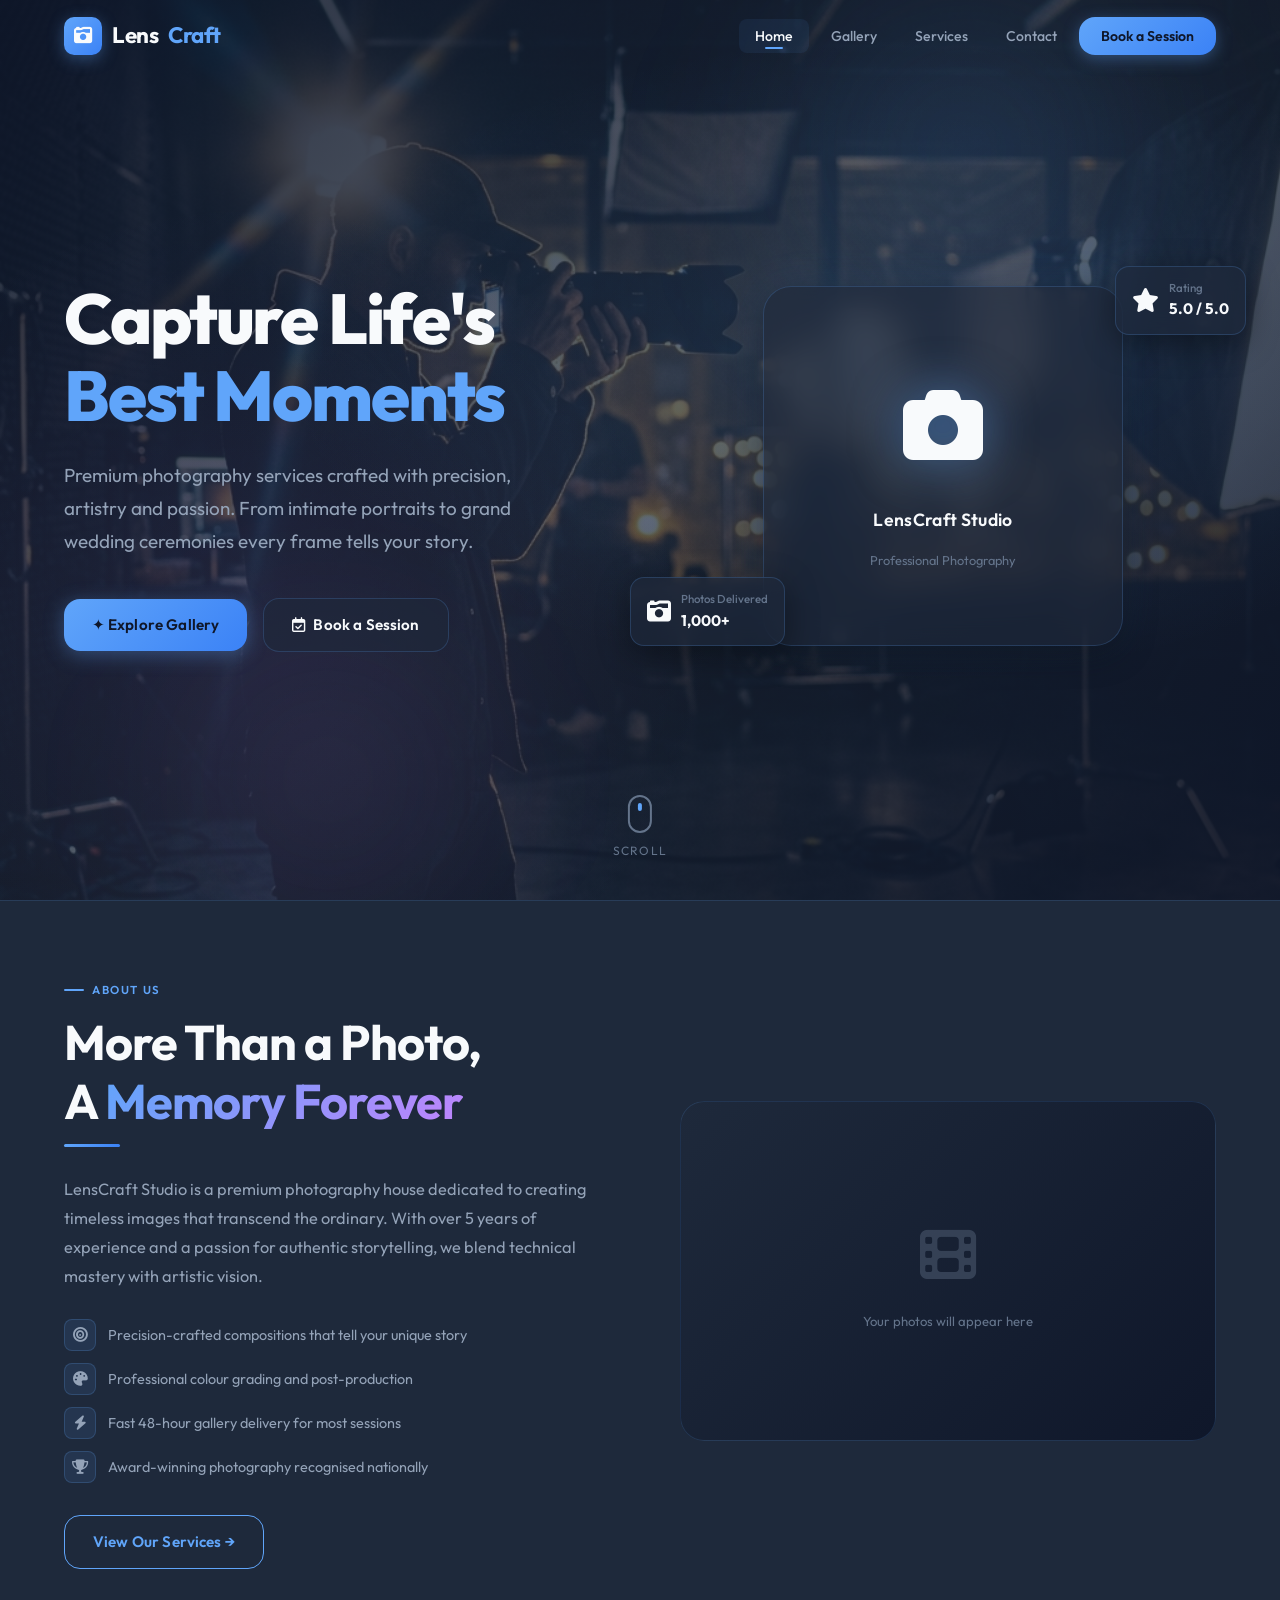
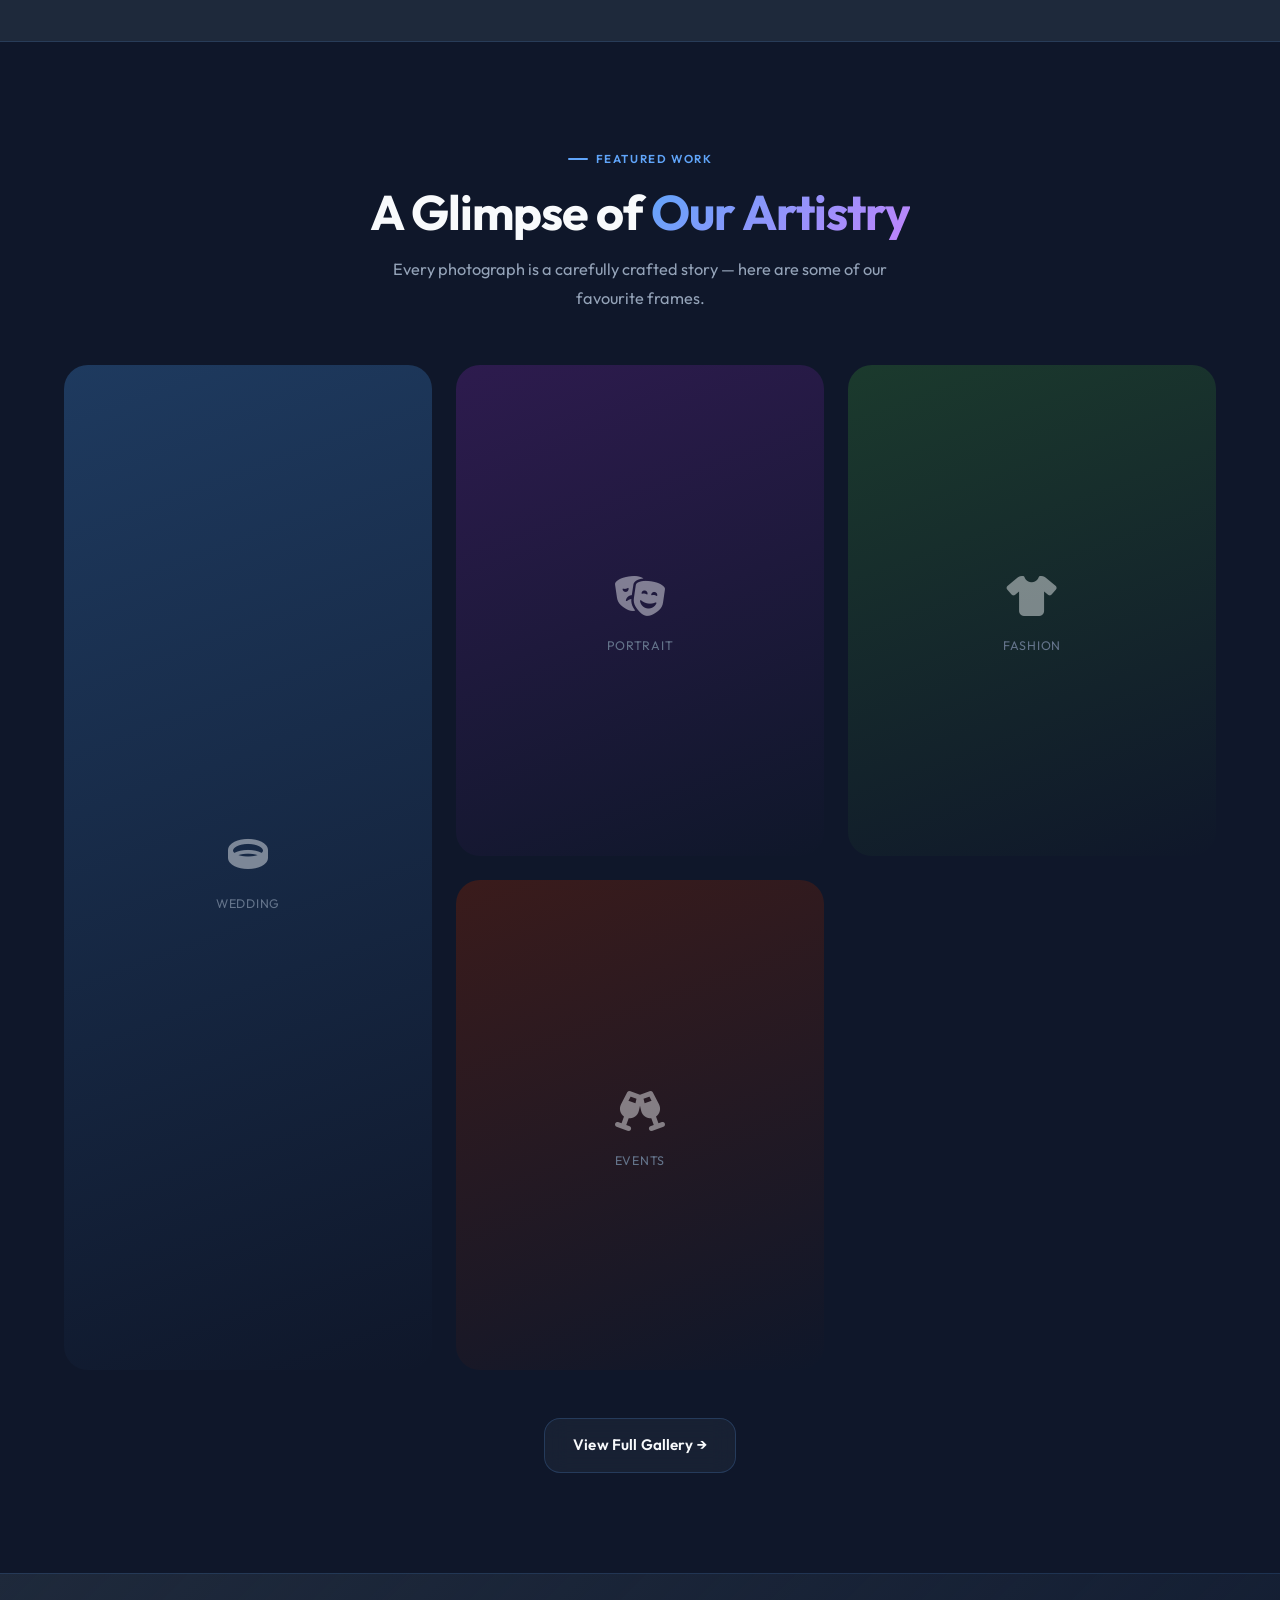
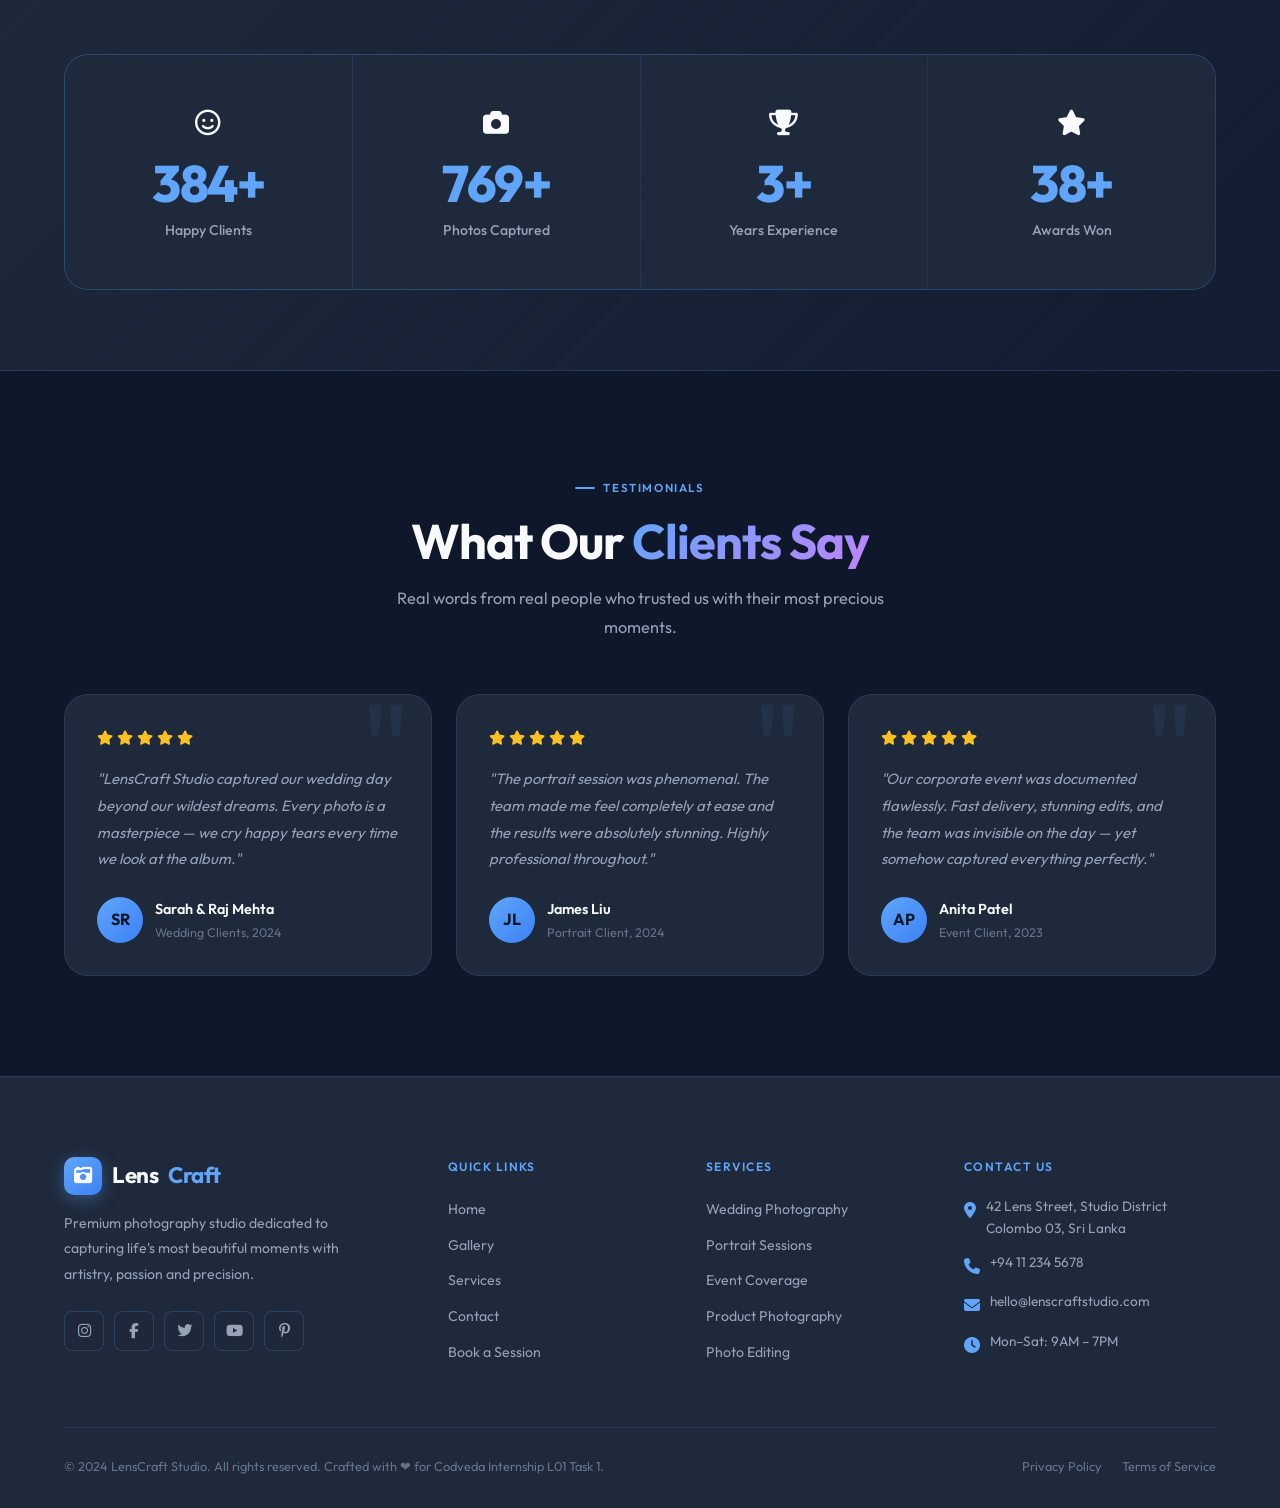
==== index.html @ acaf9add "Initial commit" ====
<!DOCTYPE html>
<html lang="en">
<head>
  <meta charset="UTF-8" />
  <meta name="viewport" content="width=device-width, initial-scale=1.0" />
  <meta name="description" content="LensCraft Studio — Premium photography studio specialising in wedding, portrait, fashion, event and commercial photography." />
  <meta name="keywords" content="photography studio, wedding photography, portrait, fashion photography, event coverage" />
  <title>LensCraft Studio | Capture Life's Best Moments</title>

  <!-- Favicon -->
  <link rel="icon" href="data:image/svg+xml,<svg xmlns='http://www.w3.org/2000/svg' viewBox='0 0 100 100'><text y='.9em' font-size='90'>📷</text></svg>" />

  <!-- Fonts & Icons -->
  <link href="https://fonts.googleapis.com/css2?family=Outfit:wght@300;400;500;600;700;800&display=swap" rel="stylesheet">
  <link rel="stylesheet" href="https://cdnjs.cloudflare.com/ajax/libs/font-awesome/6.4.0/css/all.min.css">

  <!-- Stylesheets -->
  <link rel="stylesheet" href="css/style.css" />
  <link rel="stylesheet" href="css/home.css" />
</head>
<body>

<!-- ══ NAVIGATION ══════════════════════════════════════════ -->
<nav class="navbar" id="navbar" role="navigation" aria-label="Main navigation">
  <div class="nav-inner">
    <!-- Logo -->
    <a href="index.html" class="nav-logo" aria-label="LensCraft Studio Home">
      <div class="nav-logo-icon"><i class="fa-solid fa-camera-retro"></i></div>
      Lens<span>Craft</span>
    </a>

    <!-- Desktop Links -->
    <ul class="nav-links" role="list">
      <li><a href="index.html"    class="nav-link" data-page="index.html">Home</a></li>
      <li><a href="gallery.html"  class="nav-link" data-page="gallery.html">Gallery</a></li>
      <li><a href="services.html" class="nav-link" data-page="services.html">Services</a></li>
      <li><a href="contact.html"  class="nav-link" data-page="contact.html">Contact</a></li>
      <li><a href="contact.html"  class="nav-cta"  id="navBookBtn">Book a Session</a></li>
    </ul>

    <!-- Hamburger -->
    <button class="nav-hamburger" id="navHamburger" aria-label="Toggle menu" aria-expanded="false">
      <span class="hamburger-line"></span>
      <span class="hamburger-line"></span>
      <span class="hamburger-line"></span>
    </button>
  </div>
</nav>

<!-- Mobile Drawer -->
<nav class="nav-mobile" id="navMobile" aria-label="Mobile navigation">
  <a href="index.html"    class="nav-link" data-page="index.html">Home</a>
  <a href="gallery.html"  class="nav-link" data-page="gallery.html">Gallery</a>
  <a href="services.html" class="nav-link" data-page="services.html">Services</a>
  <a href="contact.html"  class="nav-link" data-page="contact.html">Contact</a>
  <a href="contact.html"  class="nav-cta">Book a Session</a>
</nav>

<!-- ══ HERO SECTION ════════════════════════════════════════ -->
<section class="hero" id="home" aria-label="Hero">
  <!-- Background -->
  <div class="hero-bg"></div>
  <!-- Animated orbs -->
  <div class="hero-orb hero-orb-1"></div>
  <div class="hero-orb hero-orb-2"></div>

  <div class="hero-content">
    <!-- Text Column -->
    <div class="hero-text">

      <h1 class="hero-title">
        Capture Life's<br />
        <span>Best Moments</span>
      </h1>

      <p class="hero-sub">
        Premium photography services crafted with precision, artistry and passion.
        From intimate portraits to grand wedding ceremonies every frame tells your story.
      </p>

      <div class="hero-actions">
        <a href="gallery.html" class="btn btn-primary" id="heroExploreBtn">
          ✦ Explore Gallery
        </a>
        <a href="contact.html" class="btn btn-glass" id="heroBookBtn">
          <i class="fa-regular fa-calendar-check"></i> Book a Session
        </a>
      </div>
    </div>

    <!-- Visual Column -->
    <div class="hero-visual" aria-hidden="true">
      <div class="hero-camera-card">
        <div class="hero-camera-icon"><i class="fa-solid fa-camera"></i></div>
        <div class="hero-camera-label">LensCraft Studio</div>
        <div class="hero-camera-sub">Professional Photography</div>
      </div>

      <!-- Floating info cards -->
      <div class="hero-float-card hero-float-card-1">
        <span class="float-icon"><i class="fa-solid fa-star"></i></span>
        <div class="float-info">
          <div class="float-label">Rating</div>
          <div class="float-value">5.0 / 5.0</div>
        </div>
      </div>
      <div class="hero-float-card hero-float-card-2">
        <span class="float-icon"><i class="fa-solid fa-camera-retro"></i></span>
        <div class="float-info">
          <div class="float-label">Photos Delivered</div>
          <div class="float-value">1,000+</div>
        </div>
      </div>
    </div>
  </div>

  <!-- Scroll hint -->
  <div class="hero-scroll-hint" aria-hidden="true">
    <div class="scroll-mouse"><div class="scroll-wheel"></div></div>
    <span>Scroll</span>
  </div>
</section>

<!-- ══ ABOUT STRIP ══════════════════════════════════════════ -->
<section class="about-strip" id="about" aria-label="About LensCraft Studio">
  <div class="about-strip-inner">
    <!-- Text -->
    <div class="about-text reveal-left">
      <span class="section-label">About Us</span>
      <h2 class="section-title">More Than a Photo,<br />A <span class="gradient-text">Memory Forever</span></h2>
      <div class="divider"></div>
      <p class="section-subtitle">
        LensCraft Studio is a premium photography house dedicated to creating timeless images
        that transcend the ordinary. With over 5 years of experience and a passion for authentic
        storytelling, we blend technical mastery with artistic vision.
      </p>

      <ul class="about-feature-list" role="list">
        <li class="about-feature">
          <div class="about-feature-icon"><i class="fa-solid fa-bullseye"></i></div>
          Precision-crafted compositions that tell your unique story
        </li>
        <li class="about-feature">
          <div class="about-feature-icon"><i class="fa-solid fa-palette"></i></div>
          Professional colour grading and post-production
        </li>
        <li class="about-feature">
          <div class="about-feature-icon"><i class="fa-solid fa-bolt"></i></div>
          Fast 48-hour gallery delivery for most sessions
        </li>
        <li class="about-feature">
          <div class="about-feature-icon"><i class="fa-solid fa-trophy"></i></div>
          Award-winning photography recognised nationally
        </li>
      </ul>

      <a href="services.html" class="btn btn-outline" style="margin-top:32px;" id="aboutServicesBtn">
        View Our Services →
      </a>
    </div>

    <!-- Image/visual -->
    <div class="about-img-wrap reveal-right">
      <div class="about-img-placeholder">
        <span class="ph-icon"><i class="fa-solid fa-film"></i></span>
        <span>Your photos will appear here</span>
      </div>
    </div>
  </div>
</section>

<!-- ══ FEATURED SHOWCASE ════════════════════════════════════ -->
<section class="section" id="showcase" aria-label="Featured work">
  <div class="section-inner">
    <div class="reveal" style="text-align:center;margin-bottom:0;">
      <span class="section-label" style="justify-content:center;">Featured Work</span>
      <h2 class="section-title" style="text-align:center;">A Glimpse of <span class="gradient-text">Our Artistry</span></h2>
      <p class="section-subtitle" style="margin:0 auto;text-align:center;">
        Every photograph is a carefully crafted story — here are some of our favourite frames.
      </p>
    </div>

    <div class="showcase-grid stagger" role="list">
      <!-- Card 1 — tall (span 2 rows) -->
      <div class="showcase-card reveal" role="listitem" tabindex="0" aria-label="Wedding photography">
        <div class="showcase-placeholder sc-p-1">
          <span class="sc-p-placeholder-icon"><i class="fa-solid fa-ring"></i></span>
          <span class="sc-p-label">Wedding</span>
        </div>
        <div class="showcase-overlay" aria-hidden="true">
          <div class="showcase-overlay-text">
            <h3>Golden Hour Vows</h3>
            <span>Wedding Photography</span>
          </div>
        </div>
      </div>
      <!-- Card 2 -->
      <div class="showcase-card reveal" role="listitem" tabindex="0" aria-label="Portrait photography">
        <div class="showcase-placeholder sc-p-2">
          <span class="sc-p-placeholder-icon"><i class="fa-solid fa-masks-theater"></i></span>
          <span class="sc-p-label">Portrait</span>
        </div>
        <div class="showcase-overlay" aria-hidden="true">
          <div class="showcase-overlay-text">
            <h3>Studio Elegance</h3>
            <span>Portrait Photography</span>
          </div>
        </div>
      </div>
      <!-- Card 3 -->
      <div class="showcase-card reveal" role="listitem" tabindex="0" aria-label="Fashion photography">
        <div class="showcase-placeholder sc-p-3">
          <span class="sc-p-placeholder-icon"><i class="fa-solid fa-shirt"></i></span>
          <span class="sc-p-label">Fashion</span>
        </div>
        <div class="showcase-overlay" aria-hidden="true">
          <div class="showcase-overlay-text">
            <h3>Editorial Glam</h3>
            <span>Fashion Photography</span>
          </div>
        </div>
      </div>
      <!-- Card 4 -->
      <div class="showcase-card reveal" role="listitem" tabindex="0" aria-label="Event photography">
        <div class="showcase-placeholder sc-p-4">
          <span class="sc-p-placeholder-icon"><i class="fa-solid fa-champagne-glasses"></i></span>
          <span class="sc-p-label">Events</span>
        </div>
        <div class="showcase-overlay" aria-hidden="true">
          <div class="showcase-overlay-text">
            <h3>Grand Gala</h3>
            <span>Event Coverage</span>
          </div>
        </div>
      </div>
    </div>

    <div style="text-align:center;margin-top:48px;" class="reveal">
      <a href="gallery.html" class="btn btn-glass" id="viewAllGalleryBtn">View Full Gallery →</a>
    </div>
  </div>
</section>

<!-- ══ STATISTICS ═══════════════════════════════════════════ -->
<section class="stats-section" id="stats" aria-label="Studio statistics">
  <div class="stats-inner" role="list">
    <div class="stat-item reveal" role="listitem">
      <span class="stat-icon" aria-hidden="true"><i class="fa-regular fa-face-smile"></i></span>
      <div class="stat-number" data-count="500" data-suffix="+">0</div>
      <div class="stat-label">Happy Clients</div>
    </div>
    <div class="stat-item reveal" role="listitem">
      <span class="stat-icon" aria-hidden="true"><i class="fa-solid fa-camera"></i></span>
      <div class="stat-number" data-count="1000" data-suffix="+">0</div>
      <div class="stat-label">Photos Captured</div>
    </div>
    <div class="stat-item reveal" role="listitem">
      <span class="stat-icon" aria-hidden="true"><i class="fa-solid fa-trophy"></i></span>
      <div class="stat-number" data-count="5" data-suffix="+">0</div>
      <div class="stat-label">Years Experience</div>
    </div>
    <div class="stat-item reveal" role="listitem">
      <span class="stat-icon" aria-hidden="true"><i class="fa-solid fa-star"></i></span>
      <div class="stat-number" data-count="50" data-suffix="+">0</div>
      <div class="stat-label">Awards Won</div>
    </div>
  </div>
</section>

<!-- ══ TESTIMONIALS ═════════════════════════════════════════ -->
<section class="section testimonials-section" id="testimonials" aria-label="Client testimonials">
  <div class="section-inner">
    <div class="reveal" style="text-align:center;">
      <span class="section-label" style="justify-content:center;">Testimonials</span>
      <h2 class="section-title" style="text-align:center;">What Our <span class="gradient-text">Clients Say</span></h2>
      <p class="section-subtitle" style="margin:0 auto;text-align:center;">
        Real words from real people who trusted us with their most precious moments.
      </p>
    </div>

    <div class="testimonials-grid stagger" role="list">
      <!-- Testimonial 1 -->
      <article class="testimonial-card reveal" role="listitem">
        <div class="testimonial-stars" aria-label="5 star rating">
          <span class="star"><i class="fa-solid fa-star"></i></span><span class="star"><i class="fa-solid fa-star"></i></span><span class="star"><i class="fa-solid fa-star"></i></span>
          <span class="star"><i class="fa-solid fa-star"></i></span><span class="star"><i class="fa-solid fa-star"></i></span>
        </div>
        <p class="testimonial-text">
          "LensCraft Studio captured our wedding day beyond our wildest dreams. Every photo
          is a masterpiece — we cry happy tears every time we look at the album."
        </p>
        <div class="testimonial-author">
          <div class="author-avatar" aria-hidden="true">SR</div>
          <div>
            <div class="author-name">Sarah &amp; Raj Mehta</div>
            <div class="author-role">Wedding Clients, 2024</div>
          </div>
        </div>
      </article>

      <!-- Testimonial 2 -->
      <article class="testimonial-card reveal" role="listitem">
        <div class="testimonial-stars" aria-label="5 star rating">
          <span class="star"><i class="fa-solid fa-star"></i></span><span class="star"><i class="fa-solid fa-star"></i></span><span class="star"><i class="fa-solid fa-star"></i></span>
          <span class="star"><i class="fa-solid fa-star"></i></span><span class="star"><i class="fa-solid fa-star"></i></span>
        </div>
        <p class="testimonial-text">
          "The portrait session was phenomenal. The team made me feel completely at ease
          and the results were absolutely stunning. Highly professional throughout."
        </p>
        <div class="testimonial-author">
          <div class="author-avatar" aria-hidden="true">JL</div>
          <div>
            <div class="author-name">James Liu</div>
            <div class="author-role">Portrait Client, 2024</div>
          </div>
        </div>
      </article>

      <!-- Testimonial 3 -->
      <article class="testimonial-card reveal" role="listitem">
        <div class="testimonial-stars" aria-label="5 star rating">
          <span class="star"><i class="fa-solid fa-star"></i></span><span class="star"><i class="fa-solid fa-star"></i></span><span class="star"><i class="fa-solid fa-star"></i></span>
          <span class="star"><i class="fa-solid fa-star"></i></span><span class="star"><i class="fa-solid fa-star"></i></span>
        </div>
        <p class="testimonial-text">
          "Our corporate event was documented flawlessly. Fast delivery, stunning edits, and
          the team was invisible on the day — yet somehow captured everything perfectly."
        </p>
        <div class="testimonial-author">
          <div class="author-avatar" aria-hidden="true">AP</div>
          <div>
            <div class="author-name">Anita Patel</div>
            <div class="author-role">Event Client, 2023</div>
          </div>
        </div>
      </article>
    </div>
  </div>
</section>

<!-- ══ FOOTER ═══════════════════════════════════════════════ -->
<footer class="footer" id="footer" role="contentinfo">
  <div class="footer-grid">
    <!-- Brand -->
    <div class="footer-brand">
      <a href="index.html" class="nav-logo" style="margin-bottom:0;">
        <div class="nav-logo-icon"><i class="fa-solid fa-camera-retro"></i></div>
        Lens<span>Craft</span>
      </a>
      <p>Premium photography studio dedicated to capturing life's most beautiful moments with artistry, passion and precision.</p>
      <div class="footer-socials" role="list" aria-label="Social media links">
        <a href="#" class="social-icon" aria-label="Instagram" role="listitem"><i class="fa-brands fa-instagram"></i></a>
        <a href="#" class="social-icon" aria-label="Facebook"  role="listitem"><i class="fa-brands fa-facebook-f"></i></a>
        <a href="#" class="social-icon" aria-label="Twitter"   role="listitem"><i class="fa-brands fa-twitter"></i></a>
        <a href="#" class="social-icon" aria-label="YouTube"   role="listitem"><i class="fa-brands fa-youtube"></i></a>
        <a href="#" class="social-icon" aria-label="Pinterest" role="listitem"><i class="fa-brands fa-pinterest-p"></i></a>
      </div>
    </div>

    <!-- Quick Links -->
    <div class="footer-col">
      <h4>Quick Links</h4>
      <ul role="list">
        <li><a href="index.html">Home</a></li>
        <li><a href="gallery.html">Gallery</a></li>
        <li><a href="services.html">Services</a></li>
        <li><a href="contact.html">Contact</a></li>
        <li><a href="contact.html">Book a Session</a></li>
      </ul>
    </div>

    <!-- Services -->
    <div class="footer-col">
      <h4>Services</h4>
      <ul role="list">
        <li><a href="services.html">Wedding Photography</a></li>
        <li><a href="services.html">Portrait Sessions</a></li>
        <li><a href="services.html">Event Coverage</a></li>
        <li><a href="services.html">Product Photography</a></li>
        <li><a href="services.html">Photo Editing</a></li>
      </ul>
    </div>

    <!-- Contact -->
    <div class="footer-col">
      <h4>Contact Us</h4>
      <div class="footer-contact-item">
        <span class="ic"><i class="fa-solid fa-location-dot"></i></span>
        <span>42 Lens Street, Studio District<br />Colombo 03, Sri Lanka</span>
      </div>
      <div class="footer-contact-item">
        <span class="ic"><i class="fa-solid fa-phone"></i></span>
        <a href="tel:+94112345678">+94 11 234 5678</a>
      </div>
      <div class="footer-contact-item">
        <span class="ic"><i class="fa-solid fa-envelope"></i></span>
        <a href="mailto:hello@lenscraftstudio.com">hello@lenscraftstudio.com</a>
      </div>
      <div class="footer-contact-item">
        <span class="ic"><i class="fa-solid fa-clock"></i></span>
        <span>Mon–Sat: 9AM – 7PM</span>
      </div>
    </div>
  </div>

  <div class="footer-bottom">
    <p>© 2024 LensCraft Studio. All rights reserved. Crafted with ❤️ for Codveda Internship L01 Task 1.</p>
    <div class="footer-bottom-links" role="list">
      <a href="#" role="listitem">Privacy Policy</a>
      <a href="#" role="listitem">Terms of Service</a>
    </div>
  </div>
</footer>

<!-- Scripts -->
<script src="js/main.js"></script>

</body>
</html>
---- css/style.css ----
/* LensCraft Studio — Global Stylesheet */
@import url('https://fonts.googleapis.com/css2?family=Outfit:wght@300;400;500;600;700;800&display=swap');

/* ── Design Tokens ── */
:root {
  --bg-primary:   #0F172A;
  --bg-secondary: #1E293B;
  --accent:       #60A5FA;
  --accent-hover: #93C5FD;
  --accent-dark:  #3B82F6;
  --text-primary: #F8FAFC;
  --text-secondary:#94A3B8;
  --text-muted:   #64748B;
  --border:       rgba(96,165,250,0.15);
  --border-hover: rgba(96,165,250,0.4);
  --glass-bg:     rgba(30,41,59,0.6);
  --glass-border: rgba(96,165,250,0.2);
  --shadow-glow:  0 0 40px rgba(96,165,250,0.12);
  --shadow-card:  0 8px 32px rgba(0,0,0,0.4);
  --shadow-hover: 0 20px 60px rgba(0,0,0,0.6);
  --nav-height:   72px;
  --r-sm: 8px; --r-md: 16px; --r-lg: 24px;
  --ease: cubic-bezier(0.4,0,0.2,1);
  --t-fast: 0.2s; --t-base: 0.35s; --t-slow: 0.65s;
  --font-display: 'Outfit', system-ui, sans-serif;
  --font-body:    'Outfit', system-ui, sans-serif;
}

/* ── Reset ── */
*,*::before,*::after{margin:0;padding:0;box-sizing:border-box;}
html{scroll-behavior:smooth;-webkit-font-smoothing:antialiased;}
body{background:var(--bg-primary);color:var(--text-primary);font-family:var(--font-body);overflow-x:hidden;line-height:1.6;}
a{text-decoration:none;color:inherit;}
ul{list-style:none;}
img{max-width:100%;display:block;}
button{cursor:pointer;border:none;outline:none;font-family:var(--font-body);}

/* ── Scrollbar ── */
::-webkit-scrollbar{width:5px;}
::-webkit-scrollbar-track{background:var(--bg-primary);}
::-webkit-scrollbar-thumb{background:var(--accent-dark);border-radius:3px;}
::selection{background:rgba(96,165,250,0.25);color:#fff;}

/* ══ NAVBAR ══════════════════════════════════════════════ */
.navbar{
  position:fixed;top:0;left:0;right:0;height:var(--nav-height);
  z-index:1000;display:flex;align-items:center;padding:0 5%;
  transition:background var(--t-base) var(--ease),
             box-shadow var(--t-base) var(--ease);
}
.navbar.scrolled{
  background:rgba(15,23,42,0.88);
  backdrop-filter:blur(20px);-webkit-backdrop-filter:blur(20px);
  box-shadow:0 1px 0 var(--border),var(--shadow-glow);
}
.nav-inner{
  display:flex;align-items:center;justify-content:space-between;
  width:100%;max-width:1280px;margin:0 auto;
}
.nav-logo{
  display:flex;align-items:center;gap:10px;
  font-family:var(--font-display);font-size:1.4rem;font-weight:700;
  letter-spacing:-0.02em;transition:opacity var(--t-fast);
}
.nav-logo:hover{opacity:0.85;}
.nav-logo-icon{
  width:38px;height:38px;
  background:linear-gradient(135deg,var(--accent),var(--accent-dark));
  border-radius:10px;display:flex;align-items:center;justify-content:center;
  font-size:1.15rem;box-shadow:0 4px 16px rgba(96,165,250,0.35);
}
.nav-logo span{color:var(--accent);}
.nav-links{display:flex;align-items:center;gap:6px;}
.nav-link{
  position:relative;padding:8px 16px;font-size:0.88rem;font-weight:500;
  color:var(--text-secondary);border-radius:var(--r-sm);
  transition:color var(--t-fast) var(--ease),background var(--t-fast) var(--ease);
}
.nav-link::after{
  content:'';position:absolute;bottom:4px;left:50%;
  transform:translateX(-50%) scaleX(0);
  width:18px;height:2px;background:var(--accent);border-radius:1px;
  transition:transform var(--t-base) var(--ease);
}
.nav-link:hover,.nav-link.active{color:var(--text-primary);background:rgba(96,165,250,0.08);}
.nav-link:hover::after,.nav-link.active::after{transform:translateX(-50%) scaleX(1);}
.nav-cta{
  padding:10px 22px;
  background:linear-gradient(135deg,var(--accent),var(--accent-dark));
  color:var(--bg-primary);font-size:0.88rem;font-weight:600;
  border-radius:var(--r-md);
  box-shadow:0 4px 16px rgba(96,165,250,0.35);
  transition:transform var(--t-fast) var(--ease),box-shadow var(--t-fast) var(--ease);
}
.nav-cta:hover{transform:translateY(-2px);box-shadow:0 8px 24px rgba(96,165,250,0.5);}

/* Hamburger */
.nav-hamburger{
  display:none;flex-direction:column;gap:5px;padding:8px;
  cursor:pointer;border-radius:var(--r-sm);
  transition:background var(--t-fast);
}
.nav-hamburger:hover{background:rgba(96,165,250,0.1);}
.hamburger-line{
  width:24px;height:2px;background:var(--text-primary);border-radius:1px;
  transition:transform var(--t-base) var(--ease),opacity var(--t-base) var(--ease);
}
.nav-hamburger.open .hamburger-line:nth-child(1){transform:translateY(7px) rotate(45deg);}
.nav-hamburger.open .hamburger-line:nth-child(2){opacity:0;transform:scaleX(0);}
.nav-hamburger.open .hamburger-line:nth-child(3){transform:translateY(-7px) rotate(-45deg);}

/* Mobile Drawer */
.nav-mobile{
  position:fixed;top:var(--nav-height);left:0;right:0;
  background:rgba(15,23,42,0.97);
  backdrop-filter:blur(24px);-webkit-backdrop-filter:blur(24px);
  padding:24px 5%;border-bottom:1px solid var(--border);
  display:flex;flex-direction:column;gap:4px;
  transform:translateY(-110%);opacity:0;
  transition:transform var(--t-base) var(--ease),opacity var(--t-base) var(--ease);
  z-index:999;
}
.nav-mobile.open{transform:translateY(0);opacity:1;}
.nav-mobile .nav-link{padding:14px 16px;font-size:0.98rem;border-radius:var(--r-md);border:1px solid transparent;}
.nav-mobile .nav-link:hover{border-color:var(--border);}
.nav-mobile .nav-cta{margin-top:8px;text-align:center;padding:14px;border-radius:var(--r-md);}

/* ══ FOOTER ══════════════════════════════════════════════ */
.footer{background:var(--bg-secondary);border-top:1px solid var(--border);padding:80px 5% 32px;}
.footer-grid{
  display:grid;grid-template-columns:1.6fr 1fr 1fr 1.2fr;
  gap:48px;max-width:1280px;margin:0 auto 56px;
}
.footer-brand p{font-size:0.88rem;color:var(--text-secondary);line-height:1.8;max-width:280px;margin:16px 0 24px;}
.footer-socials{display:flex;gap:10px;}
.social-icon{
  width:40px;height:40px;background:var(--glass-bg);
  border:1px solid var(--glass-border);border-radius:var(--r-sm);
  display:flex;align-items:center;justify-content:center;
  font-size:0.95rem;color:var(--text-secondary);
  transition:all var(--t-fast) var(--ease);
}
.social-icon:hover{
  background:var(--accent);border-color:var(--accent);
  color:var(--bg-primary);transform:translateY(-3px);
  box-shadow:0 8px 20px rgba(96,165,250,0.4);
}
.footer-col h4{
  font-size:0.75rem;font-weight:600;text-transform:uppercase;
  letter-spacing:0.12em;color:var(--accent);margin-bottom:20px;
}
.footer-col ul{display:flex;flex-direction:column;gap:10px;}
.footer-col ul li a{
  font-size:0.88rem;color:var(--text-secondary);
  transition:color var(--t-fast),padding-left var(--t-fast);display:inline-block;
}
.footer-col ul li a:hover{color:var(--text-primary);padding-left:6px;}
.footer-contact-item{
  display:flex;align-items:flex-start;gap:10px;
  margin-bottom:12px;font-size:0.85rem;color:var(--text-secondary);
}
.footer-contact-item .ic{font-size:1rem;color:var(--accent);flex-shrink:0;margin-top:2px;}
.footer-bottom{
  max-width:1280px;margin:0 auto;padding-top:28px;
  border-top:1px solid var(--border);
  display:flex;align-items:center;justify-content:space-between;flex-wrap:wrap;gap:10px;
}
.footer-bottom p,.footer-bottom-links a{font-size:0.8rem;color:var(--text-muted);}
.footer-bottom-links{display:flex;gap:20px;}
.footer-bottom-links a:hover{color:var(--text-primary);}

/* ══ UTILITIES ═══════════════════════════════════════════ */
.section{padding:100px 5%;position:relative;}
.section-inner{max-width:1280px;margin:0 auto;}
.section-label{
  display:inline-flex;align-items:center;gap:8px;
  font-size:0.72rem;font-weight:600;text-transform:uppercase;
  letter-spacing:0.14em;color:var(--accent);margin-bottom:14px;
}
.section-label::before{content:'';display:block;width:20px;height:2px;background:var(--accent);border-radius:1px;}
.section-title{
  font-family:var(--font-display);
  font-size:clamp(1.9rem,3.8vw,3.1rem);font-weight:700;
  line-height:1.2;letter-spacing:-0.02em;margin-bottom:14px;
}
.section-subtitle{font-size:1.02rem;color:var(--text-secondary);max-width:560px;line-height:1.78;}
.divider{width:56px;height:3px;background:linear-gradient(90deg,var(--accent),var(--accent-dark));border-radius:2px;margin:14px 0 28px;}
.gradient-text{
  background:linear-gradient(135deg,var(--accent),#C084FC);
  -webkit-background-clip:text;-webkit-text-fill-color:transparent;background-clip:text;
}
.badge{
  display:inline-flex;align-items:center;padding:4px 12px;
  border-radius:999px;font-size:0.72rem;font-weight:600;
  letter-spacing:0.06em;text-transform:uppercase;
  background:rgba(96,165,250,0.12);border:1px solid rgba(96,165,250,0.25);color:var(--accent);
}
.page-top{padding-top:var(--nav-height);}

/* Buttons */
.btn{
  display:inline-flex;align-items:center;justify-content:center;gap:8px;
  padding:14px 28px;font-size:0.95rem;font-weight:600;
  border-radius:var(--r-md);transition:all var(--t-base) var(--ease);
  letter-spacing:0.01em;position:relative;overflow:hidden;
}
.btn-primary{
  background:linear-gradient(135deg,var(--accent),var(--accent-dark));
  color:var(--bg-primary);box-shadow:0 4px 20px rgba(96,165,250,0.35);
}
.btn-primary:hover{transform:translateY(-3px);box-shadow:0 12px 32px rgba(96,165,250,0.55);}
.btn-glass{
  background:var(--glass-bg);color:var(--text-primary);
  border:1px solid var(--glass-border);
  backdrop-filter:blur(12px);-webkit-backdrop-filter:blur(12px);
}
.btn-glass:hover{background:rgba(96,165,250,0.15);border-color:var(--accent);transform:translateY(-3px);}
.btn-outline{background:transparent;color:var(--accent);border:1.5px solid var(--accent);}
.btn-outline:hover{background:var(--accent);color:var(--bg-primary);transform:translateY(-3px);box-shadow:0 8px 24px rgba(96,165,250,0.4);}

/* Glass Card */
.glass-card{
  background:var(--glass-bg);border:1px solid var(--glass-border);
  border-radius:var(--r-lg);backdrop-filter:blur(12px);-webkit-backdrop-filter:blur(12px);
  transition:all var(--t-base) var(--ease);
}
.glass-card:hover{border-color:var(--border-hover);box-shadow:var(--shadow-hover),var(--shadow-glow);transform:translateY(-6px);}

/* Reveal Animations */
.reveal{opacity:0;transform:translateY(38px);transition:opacity 0.7s var(--ease),transform 0.7s var(--ease);}
.reveal.visible{opacity:1;transform:translateY(0);}
.reveal-left{opacity:0;transform:translateX(-38px);transition:opacity 0.7s var(--ease),transform 0.7s var(--ease);}
.reveal-left.visible{opacity:1;transform:translateX(0);}
.reveal-right{opacity:0;transform:translateX(38px);transition:opacity 0.7s var(--ease),transform 0.7s var(--ease);}
.reveal-right.visible{opacity:1;transform:translateX(0);}
.stagger>*:nth-child(1){transition-delay:0s;}
.stagger>*:nth-child(2){transition-delay:0.1s;}
.stagger>*:nth-child(3){transition-delay:0.2s;}
.stagger>*:nth-child(4){transition-delay:0.3s;}
.stagger>*:nth-child(5){transition-delay:0.4s;}
.stagger>*:nth-child(6){transition-delay:0.5s;}

/* ══ RESPONSIVE ══════════════════════════════════════════ */
@media(max-width:1024px){.footer-grid{grid-template-columns:1fr 1fr;gap:32px;}}
@media(max-width:768px){
  :root{--nav-height:64px;}
  .nav-links{display:none;}
  .nav-hamburger{display:flex;}
  .section{padding:72px 5%;}
  .footer-grid{grid-template-columns:1fr;gap:28px;}
  .footer-bottom{flex-direction:column;align-items:flex-start;}
}
@media(max-width:480px){
  .section{padding:56px 4%;}
  .btn{padding:13px 22px;font-size:0.88rem;}
}
---- css/home.css ----
/* LensCraft Studio — Home Page Styles */

/* ══ HERO ═══════════════════════════════════════════════ */
.hero {
  position: relative;
  min-height: 100vh;
  display: flex;
  align-items: center;
  overflow: hidden;
}

/* Hero background: gradient + mesh pattern */
.hero-bg {
  position: absolute;
  inset: 0;
  background:
    linear-gradient(135deg, rgba(15,23,42,0.92) 0%, rgba(30,41,59,0.7) 50%, rgba(15,23,42,0.95) 100%),
    url('../images/hero_bg.png') center/cover no-repeat;
  z-index: 0;
}
/* Fallback gradient when no image */
.hero-bg::before {
  content: '';
  position: absolute;
  inset: 0;
  background:
    radial-gradient(ellipse 80% 60% at 70% 40%, rgba(96,165,250,0.12) 0%, transparent 60%),
    radial-gradient(ellipse 60% 80% at 20% 70%, rgba(192,132,252,0.08) 0%, transparent 60%);
}

/* Animated gradient orbs */
.hero-orb {
  position: absolute;
  border-radius: 50%;
  filter: blur(80px);
  animation: floatOrb 8s ease-in-out infinite alternate;
  z-index: 0;
}
.hero-orb-1 {
  width: 500px; height: 500px;
  top: -100px; right: 5%;
  background: radial-gradient(circle, rgba(96,165,250,0.15) 0%, transparent 70%);
  animation-duration: 9s;
}
.hero-orb-2 {
  width: 400px; height: 400px;
  bottom: -80px; left: 10%;
  background: radial-gradient(circle, rgba(192,132,252,0.1) 0%, transparent 70%);
  animation-duration: 12s;
  animation-delay: -4s;
}
@keyframes floatOrb {
  from { transform: translate(0, 0) scale(1); }
  to   { transform: translate(30px, -30px) scale(1.08); }
}

.hero-content {
  position: relative;
  z-index: 1;
  width: 100%;
  max-width: 1280px;
  margin: 0 auto;
  padding: 0 5%;
  padding-top: calc(var(--nav-height) + 40px);
  padding-bottom: 80px;
  display: grid;
  grid-template-columns: 1fr 1fr;
  gap: 60px;
  align-items: center;
}

.hero-text {}

.hero-badge {
  display: inline-flex;
  align-items: center;
  gap: 8px;
  padding: 6px 14px;
  border-radius: 999px;
  border: 1px solid rgba(96,165,250,0.3);
  background: rgba(96,165,250,0.08);
  font-size: 0.78rem;
  font-weight: 600;
  letter-spacing: 0.08em;
  text-transform: uppercase;
  color: var(--accent);
  margin-bottom: 28px;
  animation: fadeSlideDown 0.8s var(--ease) both;
}
.hero-badge-dot {
  width: 6px; height: 6px;
  background: var(--accent);
  border-radius: 50%;
  animation: pulse 2s ease-in-out infinite;
}
@keyframes pulse {
  0%,100%{opacity:1;transform:scale(1);}
  50%{opacity:0.5;transform:scale(0.7);}
}

.hero-title {
  font-family: var(--font-display);
  font-size: clamp(2.6rem, 5.5vw, 4.8rem);
  font-weight: 800;
  line-height: 1.1;
  letter-spacing: -0.03em;
  margin-bottom: 24px;
  animation: fadeSlideUp 0.9s 0.2s var(--ease) both;
}
.hero-title span { color: var(--accent); }

.hero-sub {
  font-size: clamp(1rem, 1.5vw, 1.18rem);
  color: var(--text-secondary);
  line-height: 1.75;
  max-width: 500px;
  margin-bottom: 40px;
  animation: fadeSlideUp 0.9s 0.4s var(--ease) both;
}

.hero-actions {
  display: flex;
  align-items: center;
  gap: 16px;
  flex-wrap: wrap;
  animation: fadeSlideUp 0.9s 0.6s var(--ease) both;
}

/* Hero visual side */
.hero-visual {
  position: relative;
  display: flex;
  align-items: center;
  justify-content: center;
  animation: fadeSlideUp 1s 0.3s var(--ease) both;
}

.hero-camera-card {
  position: relative;
  width: 360px;
  height: 360px;
  background: var(--glass-bg);
  border: 1px solid var(--glass-border);
  border-radius: 28px;
  backdrop-filter: blur(16px);
  display: flex;
  align-items: center;
  justify-content: center;
  flex-direction: column;
  gap: 16px;
  box-shadow: var(--shadow-card), var(--shadow-glow);
  animation: heroCardFloat 6s ease-in-out infinite alternate;
}
@keyframes heroCardFloat {
  from { transform: translateY(0) rotate(-1deg); }
  to   { transform: translateY(-16px) rotate(1deg); }
}

.hero-camera-icon {
  font-size: 5rem;
  filter: drop-shadow(0 0 24px rgba(96,165,250,0.5));
}
.hero-camera-label {
  font-family: var(--font-display);
  font-size: 1.1rem;
  font-weight: 600;
  color: var(--text-primary);
  letter-spacing: 0.02em;
}
.hero-camera-sub {
  font-size: 0.8rem;
  color: var(--text-muted);
}

/* Floating accent cards */
.hero-float-card {
  position: absolute;
  background: var(--glass-bg);
  border: 1px solid var(--glass-border);
  border-radius: 14px;
  backdrop-filter: blur(12px);
  padding: 12px 16px;
  display: flex;
  align-items: center;
  gap: 10px;
  box-shadow: var(--shadow-card);
  animation: floatCard 4s ease-in-out infinite alternate;
}
.hero-float-card-1 { top: -20px; right: -30px; animation-duration: 5s; }
.hero-float-card-2 { bottom: 0; left: -40px; animation-duration: 6s; animation-delay: -2s; }

@keyframes floatCard {
  from { transform: translateY(0); }
  to   { transform: translateY(-10px); }
}

.float-icon { font-size: 1.5rem; }
.float-info { }
.float-label { font-size: 0.72rem; color: var(--text-muted); font-weight: 500; }
.float-value { font-size: 0.95rem; color: var(--text-primary); font-weight: 700; }

/* Hero scroll hint */
.hero-scroll-hint {
  position: absolute;
  bottom: 40px;
  left: 50%;
  transform: translateX(-50%);
  display: flex;
  flex-direction: column;
  align-items: center;
  gap: 8px;
  z-index: 2;
  color: var(--text-muted);
  font-size: 0.75rem;
  letter-spacing: 0.1em;
  text-transform: uppercase;
  animation: fadeIn 1s 1.2s both;
}
.scroll-mouse {
  width: 24px; height: 38px;
  border: 2px solid var(--text-muted);
  border-radius: 12px;
  display: flex;
  justify-content: center;
  padding-top: 6px;
}
.scroll-wheel {
  width: 4px; height: 8px;
  background: var(--accent);
  border-radius: 2px;
  animation: scrollWheel 2s ease-in-out infinite;
}
@keyframes scrollWheel {
  0%,100%{transform:translateY(0);opacity:1;}
  70%{transform:translateY(10px);opacity:0;}
}

/* Hero entry animations */
@keyframes fadeSlideUp {
  from{opacity:0;transform:translateY(28px);}
  to{opacity:1;transform:translateY(0);}
}
@keyframes fadeSlideDown {
  from{opacity:0;transform:translateY(-18px);}
  to{opacity:1;transform:translateY(0);}
}
@keyframes fadeIn {
  from{opacity:0;} to{opacity:1;}
}

/* ══ ABOUT STRIP ════════════════════════════════════════ */
.about-strip {
  background: var(--bg-secondary);
  border-top: 1px solid var(--border);
  border-bottom: 1px solid var(--border);
  padding: 72px 5%;
}
.about-strip-inner {
  max-width: 1280px;
  margin: 0 auto;
  display: grid;
  grid-template-columns: 1fr 1fr;
  gap: 80px;
  align-items: center;
}
.about-text .section-subtitle { max-width: 100%; }
.about-img-wrap {
  position: relative;
  height: 340px;
  border-radius: var(--r-lg);
  overflow: hidden;
}
.about-img-placeholder {
  width: 100%; height: 100%;
  background: linear-gradient(135deg, #1E293B 0%, #0F172A 100%);
  display: flex;
  align-items: center;
  justify-content: center;
  flex-direction: column;
  gap: 12px;
  border: 1px solid var(--border);
  border-radius: var(--r-lg);
}
.about-img-placeholder .ph-icon { font-size: 3.5rem; opacity: 0.4; }
.about-img-placeholder span { font-size: 0.82rem; color: var(--text-muted); }
.about-feature-list {
  display: flex;
  flex-direction: column;
  gap: 12px;
  margin-top: 28px;
}
.about-feature {
  display: flex;
  align-items: center;
  gap: 12px;
  font-size: 0.9rem;
  color: var(--text-secondary);
}
.about-feature-icon {
  width: 32px; height: 32px;
  background: rgba(96,165,250,0.1);
  border: 1px solid rgba(96,165,250,0.2);
  border-radius: var(--r-sm);
  display: flex;
  align-items: center;
  justify-content: center;
  font-size: 0.9rem;
  flex-shrink: 0;
}

/* ══ FEATURED SHOWCASE ══════════════════════════════════ */
.showcase-grid {
  display: grid;
  grid-template-columns: repeat(3, 1fr);
  gap: 24px;
  margin-top: 52px;
}
.showcase-card {
  position: relative;
  border-radius: var(--r-lg);
  overflow: hidden;
  aspect-ratio: 3/4;
  cursor: pointer;
  transition: transform var(--t-base) var(--ease), box-shadow var(--t-base) var(--ease);
}
.showcase-card:hover { transform: translateY(-8px) scale(1.01); box-shadow: var(--shadow-hover); }
.showcase-card:first-child { grid-row: span 2; aspect-ratio: unset; }
.showcase-img {
  width: 100%; height: 100%;
  object-fit: cover;
  transition: transform var(--t-slow) var(--ease);
}
.showcase-card:hover .showcase-img { transform: scale(1.08); }
/* Gradient placeholder inside showcase card */
.showcase-placeholder {
  width: 100%; height: 100%;
  min-height: 260px;
  display: flex;
  align-items: center;
  justify-content: center;
  flex-direction: column;
  gap: 8px;
  transition: transform var(--t-slow) var(--ease);
}
.sc-p-1{background:linear-gradient(160deg,#1E3A5F,#0F172A);}
.sc-p-2{background:linear-gradient(160deg,#2D1B4E,#0F172A);}
.sc-p-3{background:linear-gradient(160deg,#1B3A2D,#0F172A);}
.sc-p-4{background:linear-gradient(160deg,#3A1B1B,#0F172A);}
.sc-p-placeholder-icon{font-size:2.5rem;opacity:0.45;}
.sc-p-label{font-size:0.78rem;color:var(--text-muted);letter-spacing:0.06em;text-transform:uppercase;}

.showcase-card:hover .showcase-placeholder { transform: scale(1.08); }
.showcase-overlay {
  position: absolute;
  inset: 0;
  background: linear-gradient(to top, rgba(15,23,42,0.9) 0%, transparent 55%);
  opacity: 0;
  transition: opacity var(--t-base) var(--ease);
  display: flex;
  align-items: flex-end;
  padding: 24px;
}
.showcase-card:hover .showcase-overlay { opacity: 1; }
.showcase-overlay-text h3 {
  font-family: var(--font-display);
  font-size: 1.1rem;
  font-weight: 600;
  color: #fff;
  margin-bottom: 4px;
}
.showcase-overlay-text span { font-size: 0.78rem; color: var(--accent); }

/* ══ STATS SECTION ══════════════════════════════════════ */
.stats-section {
  background: linear-gradient(135deg, var(--bg-secondary), rgba(96,165,250,0.04));
  border-top: 1px solid var(--border);
  border-bottom: 1px solid var(--border);
  padding: 80px 5%;
}
.stats-inner {
  max-width: 1280px;
  margin: 0 auto;
  display: grid;
  grid-template-columns: repeat(4, 1fr);
  gap: 1px;
  background: var(--border);
  border-radius: var(--r-lg);
  overflow: hidden;
  border: 1px solid var(--border);
}
.stat-item {
  background: var(--bg-secondary);
  padding: 48px 32px;
  display: flex;
  flex-direction: column;
  align-items: center;
  text-align: center;
  gap: 6px;
  transition: background var(--t-base) var(--ease);
}
.stat-item:hover { background: rgba(96,165,250,0.06); }
.stat-number {
  font-family: var(--font-display);
  font-size: clamp(2.2rem, 4vw, 3.4rem);
  font-weight: 800;
  letter-spacing: -0.03em;
  color: var(--accent);
  line-height: 1;
}
.stat-label {
  font-size: 0.88rem;
  color: var(--text-secondary);
  font-weight: 500;
  margin-top: 4px;
}
.stat-icon { font-size: 1.6rem; margin-bottom: 8px; }

/* ══ TESTIMONIALS ═══════════════════════════════════════ */
.testimonials-section { background: var(--bg-primary); }
.testimonials-grid {
  display: grid;
  grid-template-columns: repeat(3, 1fr);
  gap: 24px;
  margin-top: 52px;
}
.testimonial-card {
  padding: 32px;
  background: var(--bg-secondary);
  border: 1px solid var(--border);
  border-radius: var(--r-lg);
  transition: all var(--t-base) var(--ease);
  position: relative;
  overflow: hidden;
}
.testimonial-card::before {
  content: '"';
  position: absolute;
  top: -10px;
  right: 20px;
  font-family: var(--font-display);
  font-size: 8rem;
  color: var(--accent);
  opacity: 0.07;
  line-height: 1;
  pointer-events: none;
}
.testimonial-card:hover {
  border-color: var(--border-hover);
  box-shadow: var(--shadow-card), var(--shadow-glow);
  transform: translateY(-6px);
}
.testimonial-stars { display: flex; gap: 4px; margin-bottom: 16px; }
.star { color: #FBBF24; font-size: 0.9rem; }
.testimonial-text {
  font-size: 0.93rem;
  color: var(--text-secondary);
  line-height: 1.8;
  margin-bottom: 24px;
  font-style: italic;
}
.testimonial-author {
  display: flex;
  align-items: center;
  gap: 12px;
}
.author-avatar {
  width: 46px; height: 46px;
  border-radius: 50%;
  background: linear-gradient(135deg, var(--accent), var(--accent-dark));
  display: flex;
  align-items: center;
  justify-content: center;
  font-weight: 700;
  color: var(--bg-primary);
  font-size: 1rem;
  flex-shrink: 0;
}
.author-name { font-size: 0.9rem; font-weight: 600; color: var(--text-primary); }
.author-role { font-size: 0.78rem; color: var(--text-muted); margin-top: 2px; }

/* ══ RESPONSIVE — HOME ══════════════════════════════════ */
@media(max-width:1024px){
  .hero-content{grid-template-columns:1fr;gap:48px;text-align:center;}
  .hero-sub{margin:0 auto 40px;}
  .hero-actions{justify-content:center;}
  .hero-visual{display:none;}
  .hero-scroll-hint{display:none;}
  .about-strip-inner{grid-template-columns:1fr;gap:40px;}
  .about-img-wrap{height:260px;}
  .showcase-grid{grid-template-columns:1fr 1fr;}
  .showcase-card:first-child{grid-row:span 1;aspect-ratio:3/4;}
  .stats-inner{grid-template-columns:1fr 1fr;}
  .testimonials-grid{grid-template-columns:1fr 1fr;}
}
@media(max-width:768px){
  .hero-content{padding-top:calc(var(--nav-height)+20px);padding-bottom:60px;}
  .showcase-grid{grid-template-columns:1fr;}
  .stats-inner{grid-template-columns:1fr 1fr;border-radius:var(--r-md);}
  .stat-item{padding:32px 20px;}
  .testimonials-grid{grid-template-columns:1fr;}
}
@media(max-width:480px){
  .stats-inner{grid-template-columns:1fr 1fr;}
}
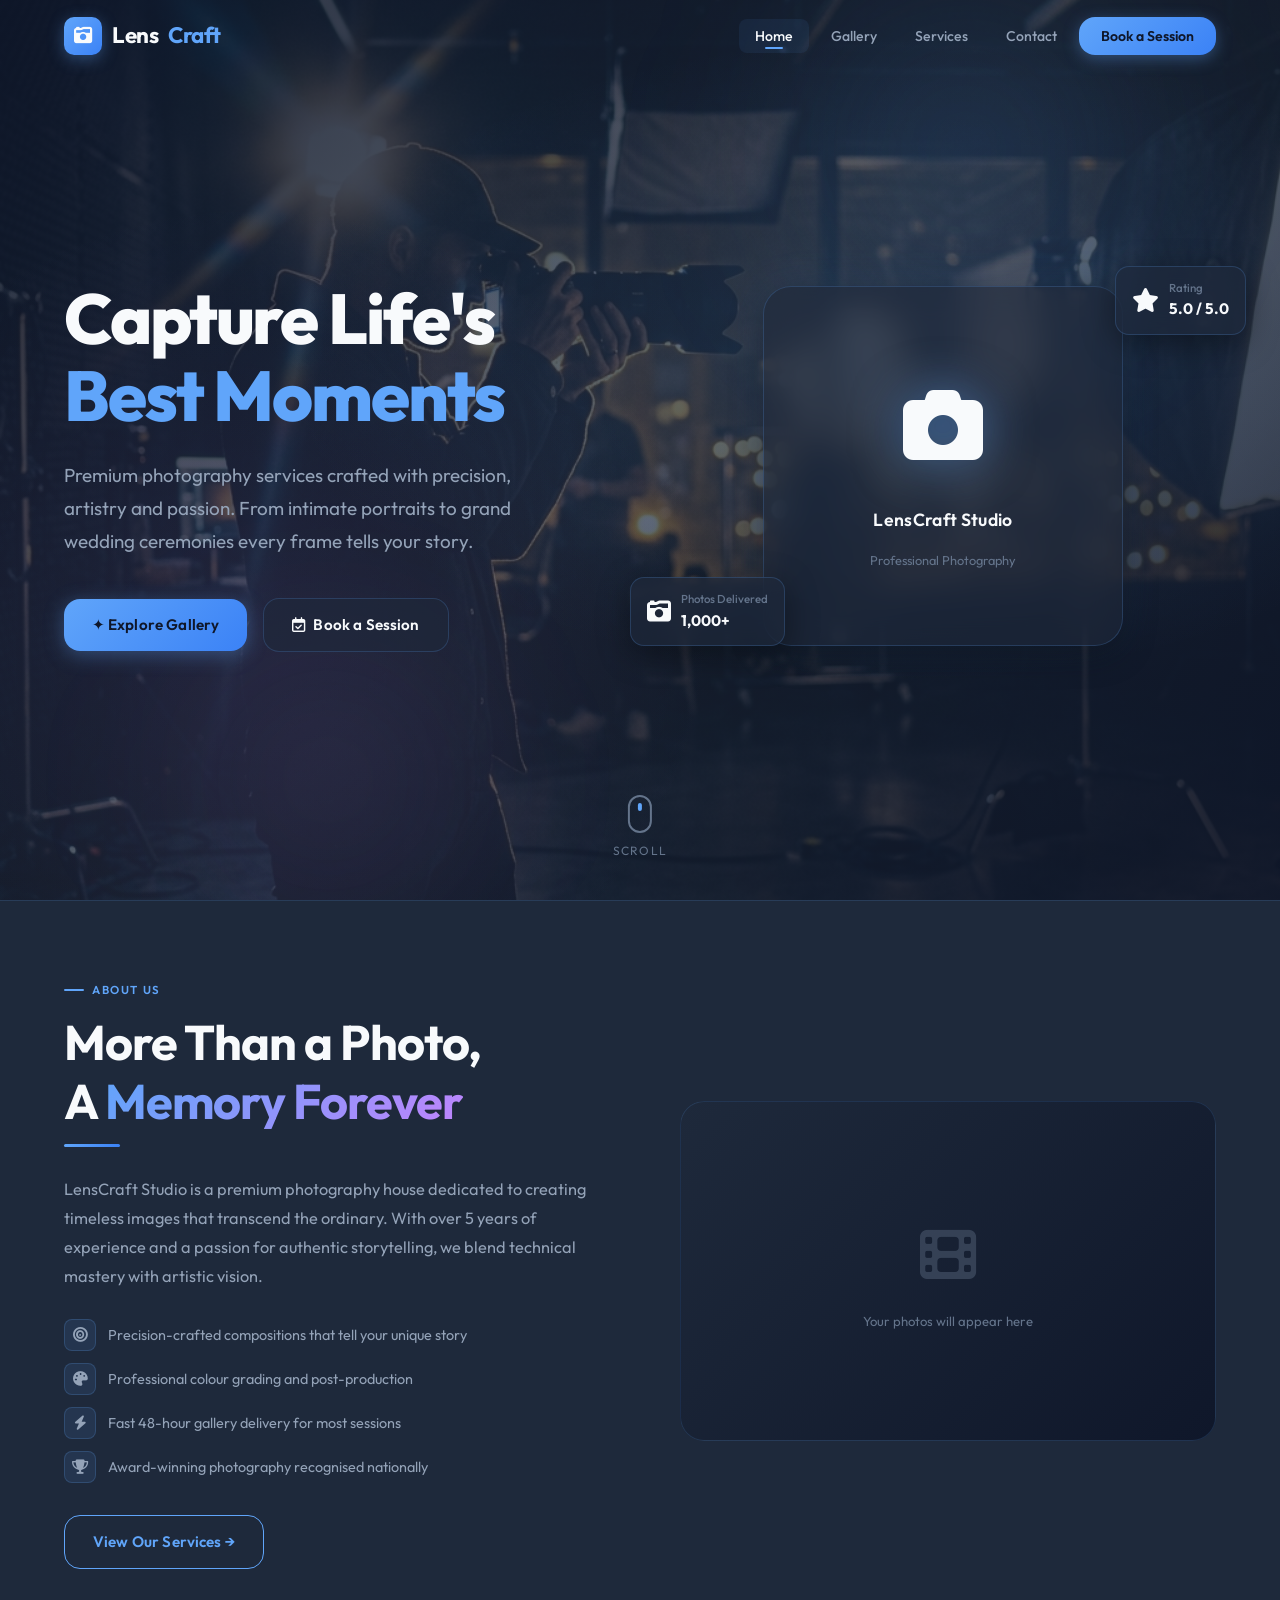
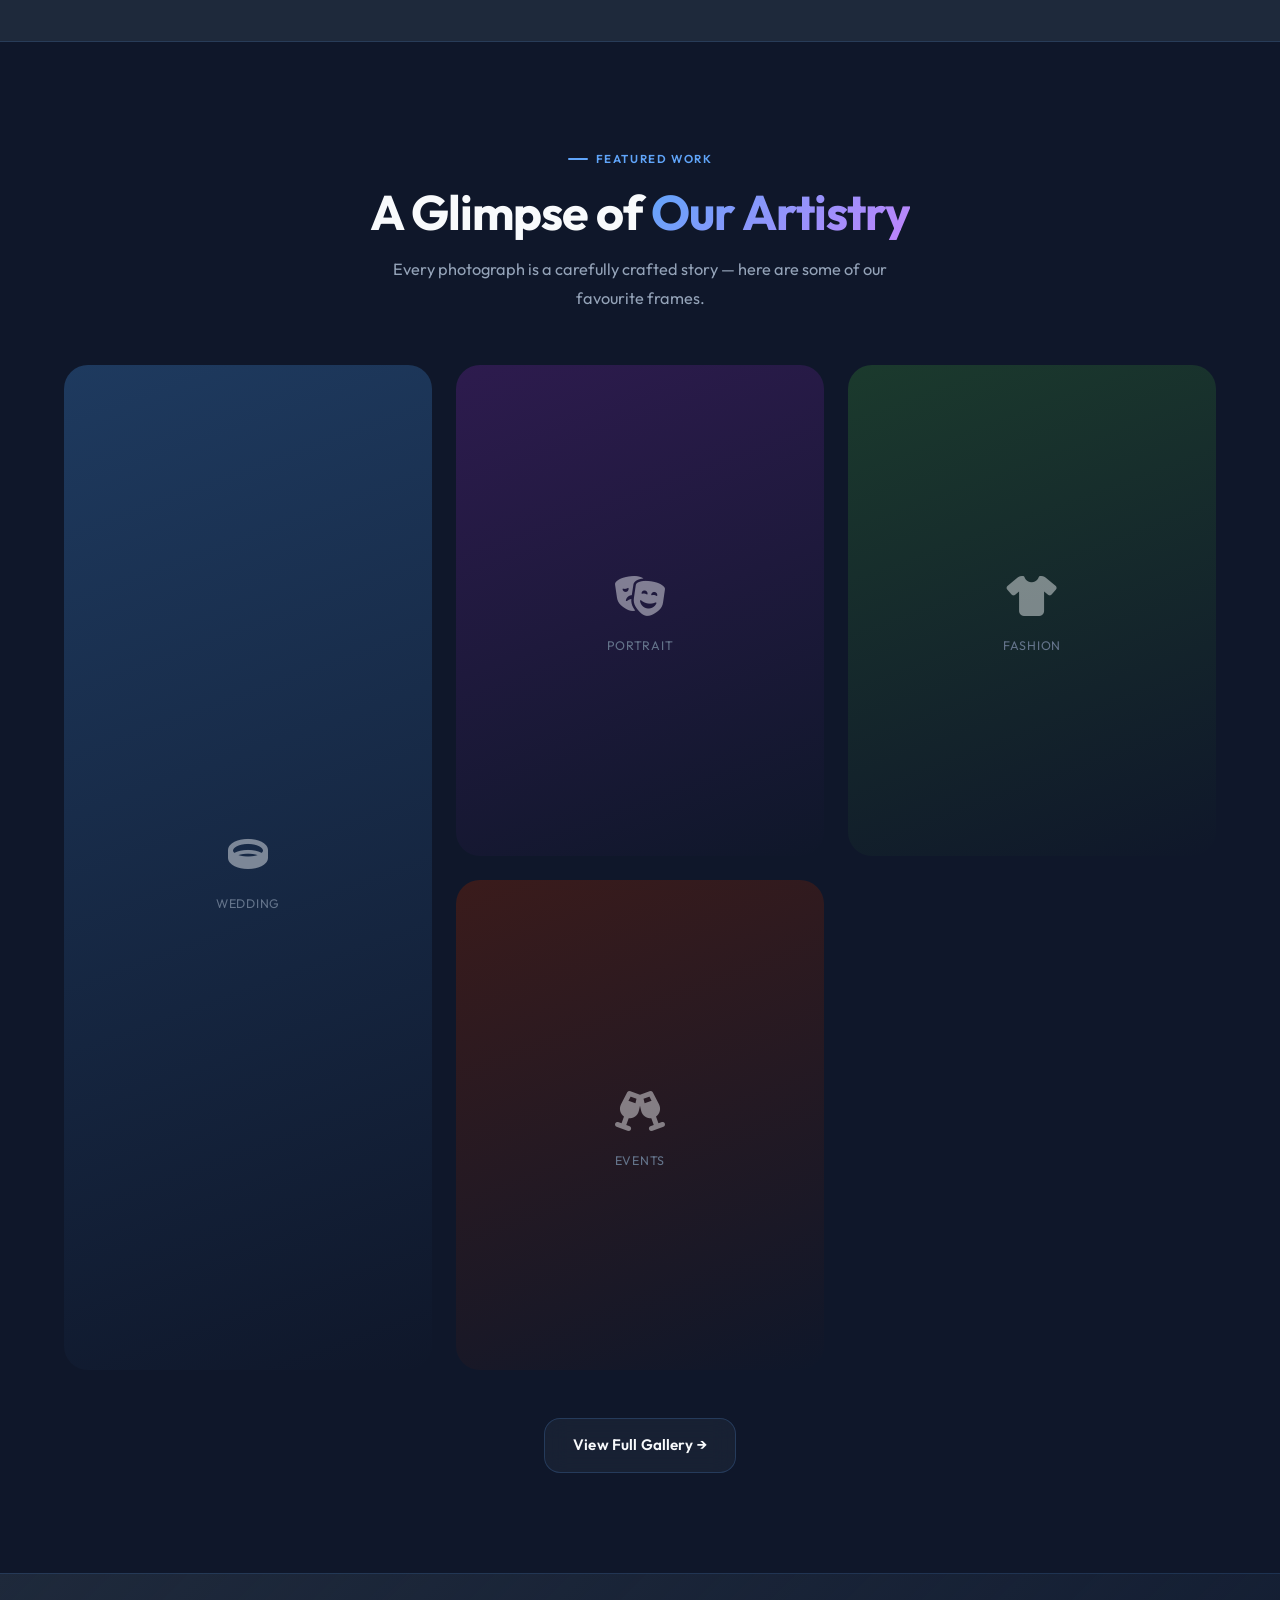
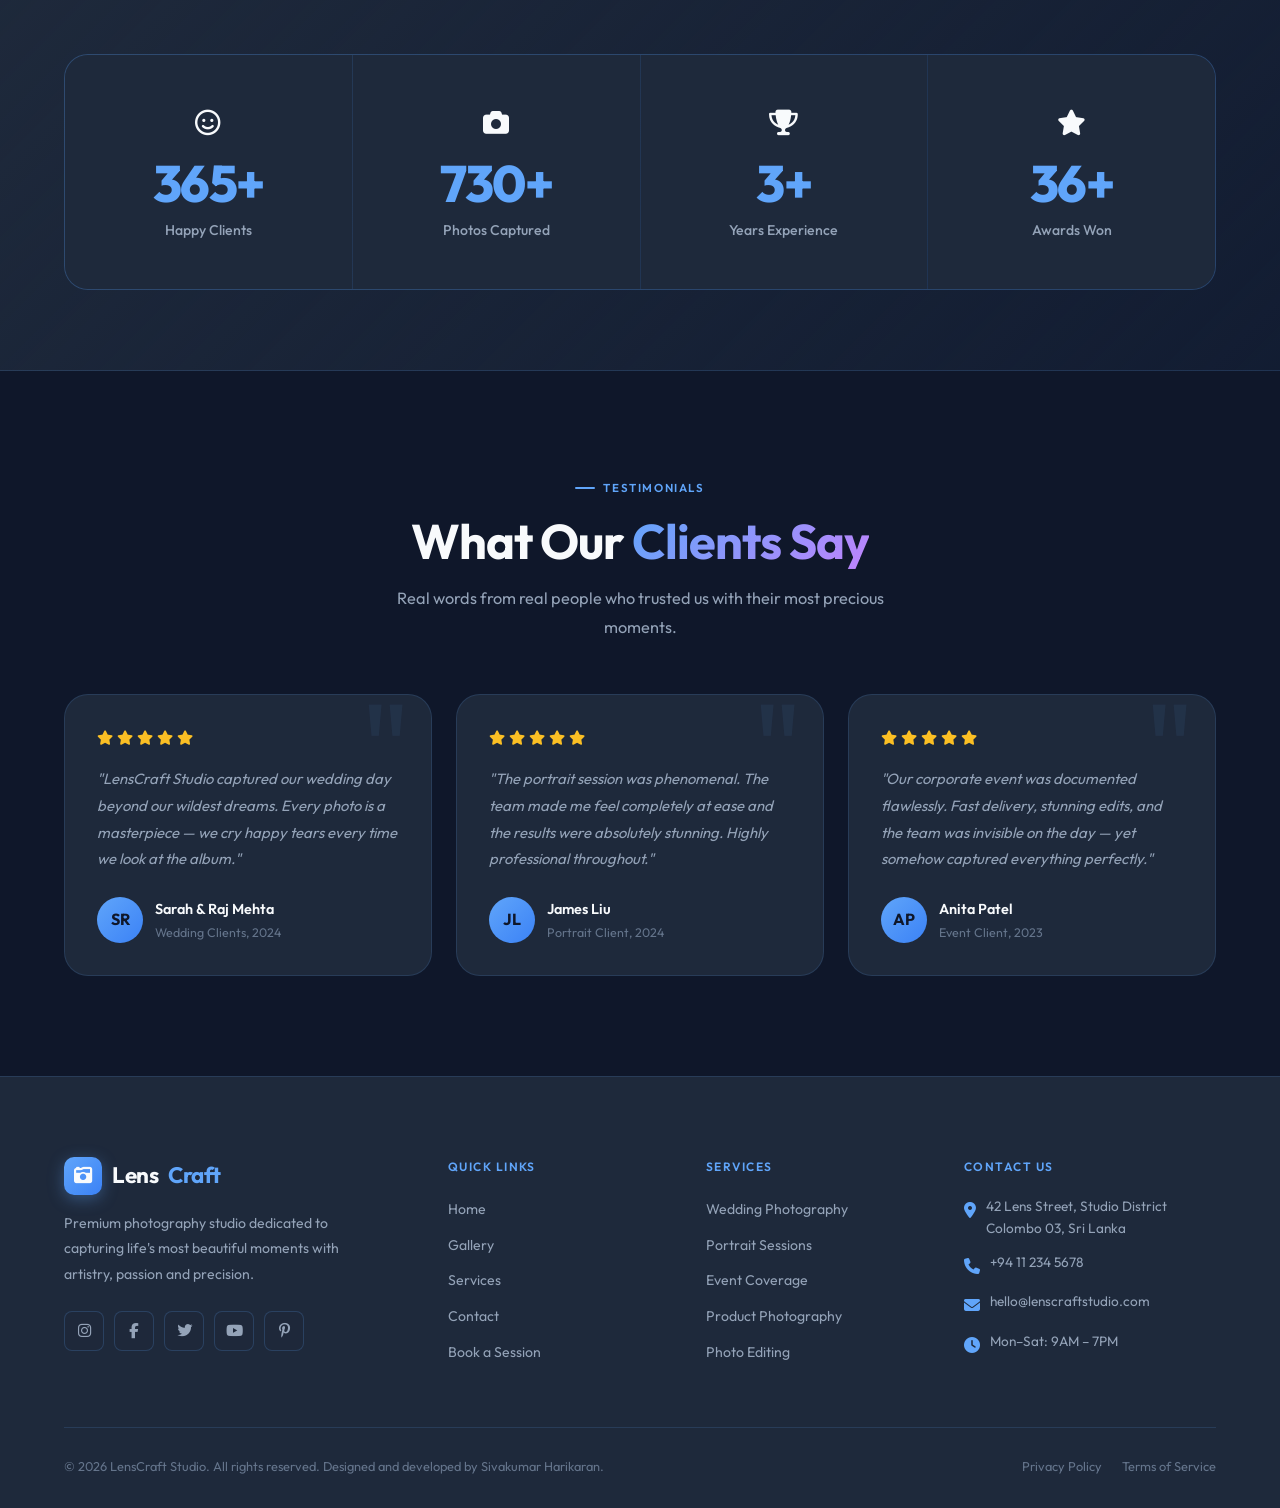
==== commit 6c187d4b: "Update footer copyright year and add designer credit" ====
--- a/index.html
+++ b/index.html
@@ -405,7 +405,7 @@
   </div>
 
   <div class="footer-bottom">
-    <p>© 2024 LensCraft Studio. All rights reserved. Crafted with ❤️ for Codveda Internship L01 Task 1.</p>
+    <p>© 2026 LensCraft Studio. All rights reserved. Designed and developed by Sivakumar Harikaran.</p>
     <div class="footer-bottom-links" role="list">
       <a href="#" role="listitem">Privacy Policy</a>
       <a href="#" role="listitem">Terms of Service</a>
